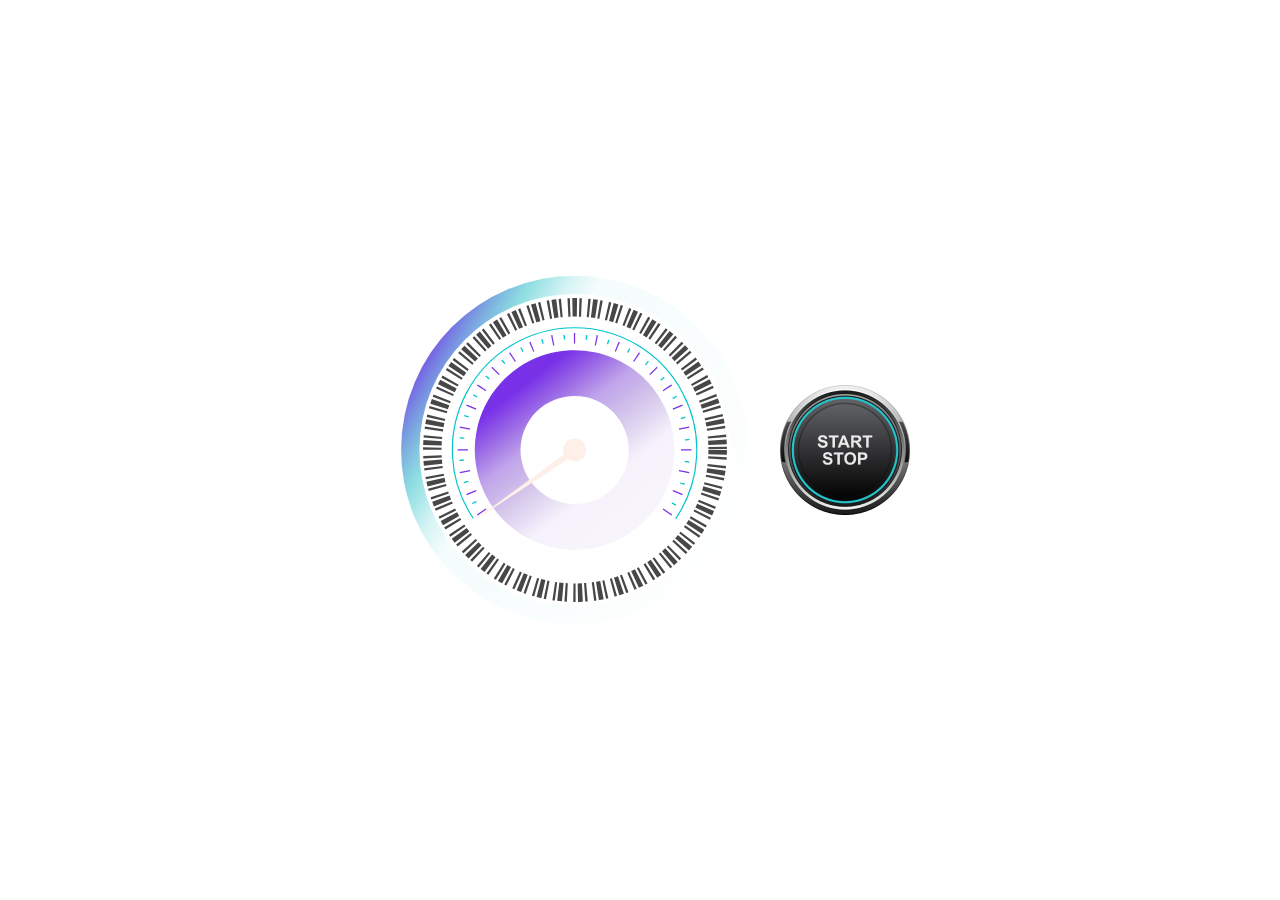
==== examples/css-arrow-move-boost/index.html @ 8aa357ff "feat: add css examples" ====
<!DOCTYPE html>
<html lang="en">
<head>
    <meta charset="UTF-8">
    <title>SVG and JS: Animation</title>
    <link rel="stylesheet" href="../../common.css">
    <link rel="stylesheet" href="./index.css">
    <script src="./index.js"></script>
</head>
<body>
<div class="container">
    <svg width="410" height="410" viewBox="0 0 410 410" fill="none" xmlns="http://www.w3.org/2000/svg">
        <path fill-rule="evenodd" clip-rule="evenodd" d="M215.443 151.996C208.483 150.574 201.311 150.538 194.336 151.887C187.361 153.237 180.72 155.948 174.793 159.864C168.865 163.78 163.768 168.826 159.79 174.713C155.813 180.6 153.034 187.212 151.612 194.173C150.19 201.133 150.154 208.305 151.503 215.28C152.853 222.255 155.564 228.896 159.48 234.823C163.396 240.751 168.442 245.848 174.329 249.826C180.216 253.803 186.828 256.582 193.789 258.004C200.749 259.426 207.921 259.462 214.896 258.113C221.871 256.763 228.512 254.052 234.439 250.136C240.367 246.22 245.464 241.174 249.442 235.287C253.419 229.4 256.198 222.788 257.62 215.827C259.042 208.867 259.078 201.695 257.729 194.72C256.379 187.745 253.668 181.104 249.752 175.177C245.836 169.249 240.79 164.152 234.903 160.174C229.016 156.197 222.404 153.418 215.443 151.996ZM185.649 107.006C198.517 104.515 211.751 104.583 224.593 107.207C237.436 109.83 249.635 114.957 260.497 122.296C271.358 129.634 280.666 139.04 287.892 149.976C295.118 160.912 300.119 173.164 302.61 186.033C305.101 198.901 305.032 212.135 302.409 224.977C299.786 237.82 294.659 250.019 287.32 260.881C279.981 271.742 270.576 281.05 259.64 288.276C248.704 295.503 236.452 300.503 223.583 302.994C210.715 305.485 197.481 305.416 184.639 302.793C171.796 300.17 159.597 295.043 148.735 287.704C137.874 280.366 128.566 270.96 121.34 260.024C114.113 249.088 109.113 236.836 106.622 223.967C104.131 211.099 104.199 197.865 106.823 185.023C109.446 172.18 114.573 159.981 121.912 149.119C129.25 138.258 138.656 128.95 149.592 121.724C160.528 114.497 172.78 109.497 185.649 107.006Z" fill="url(#paint0_linear_405_665)"></path>
        <path fill-rule="evenodd" clip-rule="evenodd" d="M194.504 94.5389C194.712 94.5201 194.918 94.5019 195.125 94.4843L195.026 93.3245L194.828 91.0048L194.729 89.845C194.514 89.8633 194.298 89.8822 194.083 89.9018C193.868 89.9213 193.653 89.9415 193.438 89.9622L193.55 91.1209L193.773 93.4382L193.885 94.5969C194.092 94.577 194.298 94.5577 194.504 94.5389ZM215.612 94.6399C216.025 94.6814 216.437 94.7251 216.848 94.7712L216.978 93.6144L217.237 91.3006L217.367 90.1438C216.938 90.0958 216.508 90.0502 216.078 90.007L215.962 91.1653L215.729 93.4817L215.612 94.6399ZM172.568 98.7933C172.965 98.6737 173.362 98.5564 173.761 98.4414L173.438 97.323L172.791 95.0864L172.468 93.9682C172.053 94.0881 171.639 94.2103 171.225 94.3349L171.561 95.4495L172.232 97.6787L172.568 98.7933ZM236.913 98.9208C237.309 99.0419 237.705 99.1652 238.1 99.2908L238.453 98.1814L239.158 95.9626L239.511 94.8533C239.099 94.7224 238.687 94.5939 238.274 94.4678L237.934 95.5811L237.253 97.8076L236.913 98.9208ZM152.478 107.068C152.845 106.873 153.212 106.681 153.579 106.49L153.044 105.456L151.974 103.389L151.439 102.355C151.056 102.554 150.673 102.754 150.292 102.957L150.838 103.985L151.932 106.04L152.478 107.068ZM256.969 107.275C257.152 107.373 257.334 107.472 257.516 107.57C257.699 107.67 257.88 107.769 258.062 107.87L258.624 106.85L259.749 104.812L260.311 103.793C260.122 103.688 259.932 103.585 259.743 103.481C259.552 103.378 259.363 103.275 259.172 103.173L258.622 104.198L257.52 106.249L256.969 107.275ZM134.872 118.71C135.034 118.581 135.196 118.451 135.357 118.321L134.63 117.411L133.178 115.592L132.451 114.683C132.283 114.818 132.114 114.954 131.945 115.089C131.777 115.225 131.61 115.361 131.443 115.498L132.18 116.399L133.653 118.202L134.389 119.103C134.55 118.972 134.711 118.841 134.872 118.71ZM275.011 119.381C275.33 119.646 275.649 119.91 275.966 120.178L276.716 119.288L278.216 117.508L278.967 116.617C278.636 116.339 278.305 116.063 277.971 115.788L277.231 116.686L275.751 118.483L275.011 119.381ZM118.996 134.435C119.259 134.115 119.525 133.797 119.792 133.48L118.902 132.73L117.122 131.229L116.232 130.479C115.954 130.809 115.678 131.141 115.403 131.474L116.301 132.215L118.098 133.695L118.996 134.435ZM290.343 134.775C290.605 135.096 290.866 135.418 291.124 135.742L292.034 135.016L293.853 133.562L294.762 132.836C294.493 132.498 294.222 132.163 293.948 131.828L293.047 132.565L291.244 134.039L290.343 134.775ZM106.89 152.476C107.086 152.112 107.284 151.748 107.484 151.384L106.465 150.822L104.426 149.698L103.407 149.136C103.198 149.513 102.992 149.893 102.788 150.273L103.813 150.824L105.864 151.926L106.89 152.476ZM302.378 152.864C302.476 153.047 302.572 153.23 302.668 153.414C302.765 153.597 302.861 153.781 302.956 153.966L303.99 153.431L306.057 152.36L307.091 151.825C306.992 151.633 306.892 151.441 306.791 151.25C306.691 151.059 306.59 150.868 306.489 150.677L305.461 151.224L303.405 152.317L302.378 152.864ZM98.7187 171.939C98.7804 171.741 98.8427 171.543 98.9055 171.345L97.7961 170.993L95.5774 170.287L94.468 169.935C94.4026 170.141 94.3377 170.347 94.2734 170.553C94.2091 170.76 94.1454 170.966 94.0823 171.173L95.1956 171.513L97.4221 172.193L98.5353 172.533C98.5959 172.335 98.6571 172.137 98.7187 171.939ZM310.652 172.953C310.772 173.35 310.89 173.748 311.005 174.146L312.123 173.823L314.359 173.177L315.478 172.853C315.358 172.439 315.235 172.024 315.111 171.61L313.996 171.947L311.767 172.618L310.652 172.953ZM94.2545 193.834C94.2959 193.422 94.3396 193.009 94.3857 192.597L93.2289 192.468L90.9152 192.209L89.7584 192.08C89.7103 192.509 89.6648 192.939 89.6216 193.368L90.7798 193.485L93.0963 193.717L94.2545 193.834ZM314.849 194.271C314.889 194.683 314.927 195.096 314.961 195.509L316.121 195.41L318.441 195.213L319.601 195.114C319.564 194.684 319.525 194.253 319.484 193.824L318.325 193.935L316.008 194.159L314.849 194.271ZM94.2114 215.56C94.1716 215.148 94.1341 214.735 94.0989 214.322L92.939 214.421L90.6194 214.618L89.4595 214.717C89.4962 215.147 89.5352 215.578 89.5767 216.008L90.7354 215.896L93.0527 215.672L94.2114 215.56ZM314.806 215.997C314.797 216.088 314.788 216.179 314.779 216.27C314.766 216.386 314.754 216.501 314.742 216.616L314.72 216.822C314.705 216.959 314.69 217.097 314.675 217.235L315.831 217.364L318.145 217.622L319.302 217.752C319.313 217.654 319.324 217.556 319.335 217.457C319.348 217.341 319.36 217.225 319.372 217.108C319.395 216.893 319.418 216.678 319.439 216.463L318.28 216.346L315.964 216.114L314.806 215.997ZM98.2302 236.282C98.1715 236.083 98.1134 235.884 98.0559 235.685L96.9375 236.008L94.7009 236.654L93.5827 236.978C93.6426 237.185 93.7032 237.392 93.7644 237.6C93.8255 237.807 93.8872 238.014 93.9496 238.221L95.0642 237.885L97.2933 237.214L98.4079 236.879C98.3482 236.68 98.2889 236.481 98.2302 236.282ZM310.525 237.299C310.404 237.695 310.281 238.091 310.155 238.486L311.264 238.838L313.483 239.544L314.593 239.896C314.723 239.485 314.852 239.072 314.978 238.659L313.865 238.319L311.638 237.639L310.525 237.299ZM106.682 256.967C106.488 256.602 106.295 256.235 106.105 255.866L105.071 256.401L103.003 257.472L101.97 258.007C102.168 258.391 102.369 258.773 102.572 259.154L103.599 258.607L105.655 257.514L106.682 256.967ZM302.171 257.355C301.975 257.72 301.777 258.084 301.576 258.447L302.596 259.009L304.635 260.133L305.653 260.695C305.862 260.318 306.069 259.938 306.273 259.558L305.247 259.007L303.196 257.905L302.171 257.355Z" fill="#00C4CC"></path>
        <path fill-rule="evenodd" clip-rule="evenodd" d="M203.933 98.4515C204.132 98.4504 204.331 98.4498 204.531 98.4498C204.73 98.4498 204.929 98.4504 205.128 98.4515L205.143 95.8324L205.172 90.5943L205.186 87.9752C204.968 87.974 204.75 87.9734 204.531 87.9734C204.312 87.9734 204.093 87.974 203.874 87.9752L203.889 90.5943L203.918 95.8324L203.933 98.4515ZM183.175 100.614C183.565 100.534 183.955 100.456 184.346 100.381L183.85 97.809L182.856 92.6658L182.36 90.0942C181.93 90.1771 181.502 90.2624 181.073 90.3502L181.598 92.916L182.649 98.0478L183.175 100.614ZM224.715 100.381C225.106 100.456 225.496 100.534 225.886 100.614L226.412 98.0478L227.462 92.916L227.988 90.3502C227.56 90.2624 227.131 90.1771 226.701 90.0942L226.205 92.6658L225.211 97.809L224.715 100.381ZM163.237 106.784C163.604 106.63 163.971 106.477 164.34 106.327L163.351 103.902L161.374 99.051L160.385 96.6257C159.98 96.7908 159.577 96.9581 159.174 97.1277L160.189 99.5418L162.221 104.37L163.237 106.784ZM244.721 106.327C245.089 106.477 245.457 106.63 245.824 106.784L246.84 104.37L248.872 99.5418L249.888 97.1277C249.485 96.9581 249.08 96.7908 248.676 96.6257L247.687 99.051L245.71 103.902L244.721 106.327ZM145.381 116.392C145.547 116.282 145.713 116.172 145.879 116.062L144.436 113.876L141.55 109.504L140.108 107.319C139.925 107.439 139.742 107.56 139.56 107.682C139.379 107.803 139.197 107.925 139.016 108.048L140.483 110.218L143.418 114.557L144.885 116.726C145.05 116.614 145.215 116.504 145.381 116.392ZM263.182 116.062C263.348 116.172 263.514 116.282 263.68 116.392C263.846 116.504 264.011 116.614 264.176 116.726L265.643 114.557L268.577 110.218L270.045 108.048C269.864 107.925 269.682 107.803 269.5 107.682C269.318 107.56 269.136 107.439 268.954 107.319L267.51 109.504L264.625 113.876L263.182 116.062ZM128.827 130.057C129.106 129.773 129.388 129.492 129.671 129.212L127.829 127.349L124.146 123.625L122.305 121.762C121.994 122.07 121.685 122.38 121.377 122.69L123.239 124.532L126.964 128.215L128.827 130.057ZM279.389 129.212C279.673 129.492 279.955 129.773 280.234 130.057L282.097 128.215L285.821 124.532L287.684 122.69C287.376 122.38 287.067 122.07 286.756 121.762L284.915 123.625L281.231 127.349L279.389 129.212ZM115.677 146.264C115.896 145.931 116.117 145.601 116.34 145.27L114.171 143.803L109.831 140.869L107.662 139.401C107.417 139.764 107.174 140.128 106.933 140.492L109.119 141.935L113.491 144.821L115.677 146.264ZM292.721 145.271C292.943 145.601 293.164 145.931 293.384 146.264L295.57 144.821L299.942 141.935L302.128 140.492C301.887 140.128 301.643 139.764 301.398 139.401L299.229 140.869L294.89 143.803L292.721 145.271ZM106.169 164.173C106.245 163.989 106.322 163.805 106.399 163.621L103.985 162.606L99.1566 160.574L96.7426 159.558C96.6577 159.76 96.5734 159.962 96.4896 160.164C96.406 160.366 96.3228 160.569 96.2402 160.771L98.6656 161.759L103.516 163.737L105.942 164.725C106.017 164.541 106.092 164.357 106.169 164.173ZM302.662 163.621C302.74 163.805 302.816 163.989 302.892 164.173C302.968 164.357 303.044 164.541 303.12 164.725L305.544 163.737L310.395 161.759L312.821 160.771C312.738 160.569 312.655 160.366 312.571 160.164C312.487 159.962 312.403 159.76 312.318 159.558L309.905 160.574L305.076 162.606L302.662 163.621ZM99.9952 184.732C100.071 184.34 100.148 183.95 100.228 183.56L97.6624 183.034L92.5306 181.984L89.9647 181.459C89.877 181.887 89.7916 182.316 89.7088 182.745L92.2804 183.241L97.4236 184.235L99.9952 184.732ZM308.833 183.56C308.913 183.95 308.99 184.34 309.065 184.732L311.637 184.235L316.78 183.241L319.352 182.745C319.269 182.316 319.184 181.887 319.097 181.459L316.531 181.984L311.399 183.035L308.833 183.56ZM98.0661 205.513C98.0639 205.115 98.0639 204.717 98.0661 204.319L95.447 204.304L90.2088 204.274L87.5897 204.26C87.5873 204.697 87.5873 205.134 87.5897 205.572L90.2088 205.557L95.447 205.527L98.0661 205.513ZM310.995 204.319C310.997 204.717 310.997 205.115 310.995 205.513L313.614 205.527L318.852 205.557L321.471 205.572C321.474 205.134 321.474 204.697 321.471 204.26L318.852 204.274L313.614 204.304L310.995 204.319ZM100.11 225.686C100.071 225.491 100.033 225.296 99.9952 225.1L97.4236 225.597L92.2803 226.589L89.7088 227.086C89.7502 227.301 89.7923 227.515 89.835 227.73C89.8777 227.945 89.921 228.16 89.9648 228.374L92.5307 227.848L97.6625 226.797L100.228 226.272C100.188 226.077 100.149 225.881 100.11 225.686ZM309.065 225.1C309.028 225.296 308.989 225.491 308.951 225.686C308.912 225.881 308.873 226.077 308.833 226.272L311.399 226.797L316.53 227.848L319.096 228.374C319.12 228.254 319.145 228.134 319.169 228.014C319.188 227.919 319.207 227.825 319.226 227.73C319.269 227.515 319.311 227.301 319.352 227.086L316.78 226.589L311.637 225.597L309.065 225.1ZM106.399 246.21C106.244 245.842 106.092 245.475 105.942 245.106L103.516 246.095L98.6656 248.072L96.2403 249.061C96.4054 249.466 96.5728 249.87 96.7424 250.273L99.1565 249.258L103.985 247.225L106.399 246.21ZM303.12 245.106C302.969 245.475 302.816 245.842 302.662 246.21L305.076 247.225L309.905 249.258L312.318 250.273C312.488 249.87 312.656 249.466 312.821 249.061L310.395 248.072L305.544 246.095L303.12 245.106ZM116.34 264.56C116.117 264.231 115.896 263.9 115.677 263.568L113.491 265.01L109.119 267.897L106.933 269.339C107.174 269.704 107.417 270.068 107.662 270.43L109.831 268.963L114.171 266.028L116.34 264.56ZM293.384 263.568C293.164 263.9 292.943 264.231 292.721 264.56L294.89 266.028L299.229 268.963L301.399 270.43C301.644 270.068 301.887 269.704 302.128 269.339L299.942 267.897L295.57 265.01L293.384 263.568Z" fill="#7931E8"></path>
        <path d="M103.388 273.516C90.9273 255.124 83.7152 233.684 82.5267 211.501C81.338 189.317 86.218 167.229 96.6417 147.611C107.065 127.993 122.639 111.587 141.688 100.156C160.737 88.7259 182.541 82.7032 204.756 82.7357C226.972 82.7683 248.758 88.8549 267.773 100.341C286.789 111.828 302.314 128.279 312.68 147.928C323.046 167.576 327.862 189.678 326.608 211.858C325.354 234.038 318.079 255.457 305.565 273.812" stroke="#00C4CC" stroke-width="1.16405"></path>
        <path d="M204.953 369.981C295.905 369.981 369.597 296.074 369.597 204.953C369.597 113.832 295.905 39.925 204.953 39.925C114.002 39.925 40.3091 113.832 40.3091 204.953C40.3091 296.074 114.002 369.981 204.953 369.981Z" stroke="url(#paint2_linear_405_665)" stroke-width="18.3338"></path>
        <path d="M204.616 216.517C210.977 216.517 216.133 211.361 216.133 205C216.133 198.639 210.977 193.483 204.616 193.483C198.255 193.483 193.099 198.639 193.099 205C193.099 211.361 198.255 216.517 204.616 216.517Z" fill="#FEEFE9"></path>
        <path id="arrow" fill="#FEEFE9" transform="rotate(0,205,205)" d="M99.75 278.592L207.905 207.812L203.924 202.073L99.75 278.592Z"></path>
        <circle cy="205" cx="205" r="142.671" stroke="#474747" stroke-width="18.5" stroke-dasharray="4.55 2.27 2.27 6.06 2.27 2.27"></circle>
        <circle cy="205" cx="205" r="142.671" mask="url(#Mask)" stroke-width="18.5" stroke="url(#paint1_radial_405_665)" stroke-dasharray="4.55 2.27 2.27 6.06 2.27 2.27"></circle>
        <defs>
            <linearGradient id="paint0_linear_405_665" x1="150.103" y1="128.221" x2="471.039" y2="545.131" gradientUnits="userSpaceOnUse">
                <stop offset="0.0220173" stop-color="#7931E8"></stop>
                <stop offset="0.122366" stop-color="#6D2CD0" stop-opacity="0.431697"></stop>
                <stop offset="0.195498" stop-color="#5D26B1" stop-opacity="0.23759"></stop>
                <stop offset="0.263027" stop-color="#6528C2" stop-opacity="0.06"></stop>
                <stop offset="0.333333" stop-color="#6024BE" stop-opacity="0.05"></stop>
                <stop offset="0.419192" stop-color="#5720AC" stop-opacity="0.0467364"></stop>
                <stop offset="0.483143" stop-color="#5F1FC1" stop-opacity="0"></stop>
                <stop offset="0.522827" stop-color="#6622D0" stop-opacity="0"></stop>
                <stop offset="0.723958" stop-color="#5D25B5" stop-opacity="0.01"></stop>
                <stop offset="0.819149" stop-color="#5D21BA" stop-opacity="0.179162"></stop>
                <stop offset="0.871139" stop-color="#5A1EB7" stop-opacity="0.500118"></stop>
            </linearGradient>
            <radialGradient id="paint1_radial_405_665" cx="0" cy="0" r="1" gradientUnits="userSpaceOnUse" gradientTransform="translate(-19.2516 -481.701) rotate(-156.117) scale(334.446)">
                <stop offset="0.00993586" stop-color="#4063DE"></stop>
                <stop offset="0.0104902" stop-color="white" stop-opacity="0.1"></stop>
                <stop offset="0.801759" stop-color="white" stop-opacity="0.1"></stop>
                <stop offset="0.804623" stop-color="#00C4CC"></stop>
            </radialGradient>
            <linearGradient id="paint2_linear_405_665" x1="411.873" y1="370.028" x2="12.5214" y2="137.837" gradientUnits="userSpaceOnUse">
                <stop offset="0.07896" stop-color="#22C4CB"></stop>
                <stop offset="0.117311" stop-color="#4ABEC2" stop-opacity="0"></stop>
                <stop offset="0.70373" stop-color="#2AC3C9" stop-opacity="0.05"></stop>
                <stop offset="0.760525" stop-color="#1AC0C7" stop-opacity="0.179162"></stop>
                <stop offset="0.831157" stop-color="#22BEC5" stop-opacity="0.500118"></stop>
                <stop offset="0.973958" stop-color="#7931E8"></stop>
            </linearGradient>
        </defs>
        <mask id="Mask">
            <circle fill="none" r="142.671" cy="205" cx="205" id="progress-bar" stroke="yellow" stroke-width="18.5" transform="rotate(145,205,205)" stroke-dasharray="0,20000" style="transition:0.1s all"></circle>
        </mask>
    </svg>
    <button class="button"></button>
</div>
</body>
</html>
---- common.css ----
body, html {
    margin: 0;
    padding: 0;
    height: 100%;
    width: 100%;
    overflow: hidden;
}

.container {
    width: 100%;
    height: 100%;
    display: flex;
    row-gap: 24px;
    align-items: center;
    justify-content: center;
}

.button {
    width: 130px;
    height: 130px;
    border: none;
    cursor: pointer;
    background-color: transparent;
    background-image: url("./button.png");
}

.button:hover {
    opacity: 0.8;
}

.button:active {
    opacity: 1;
}
---- examples/css-arrow-move-boost/index.css ----
@keyframes rotateArrow {
    0%, 100% {
        transform: rotate(0deg);
    }
    30% {
        transform: rotate(180deg);
    }
}

.arrow {
    transition: transform 200ms;
    transform-origin: 205px 205px;
    animation: rotateArrow 4.5s none;
}
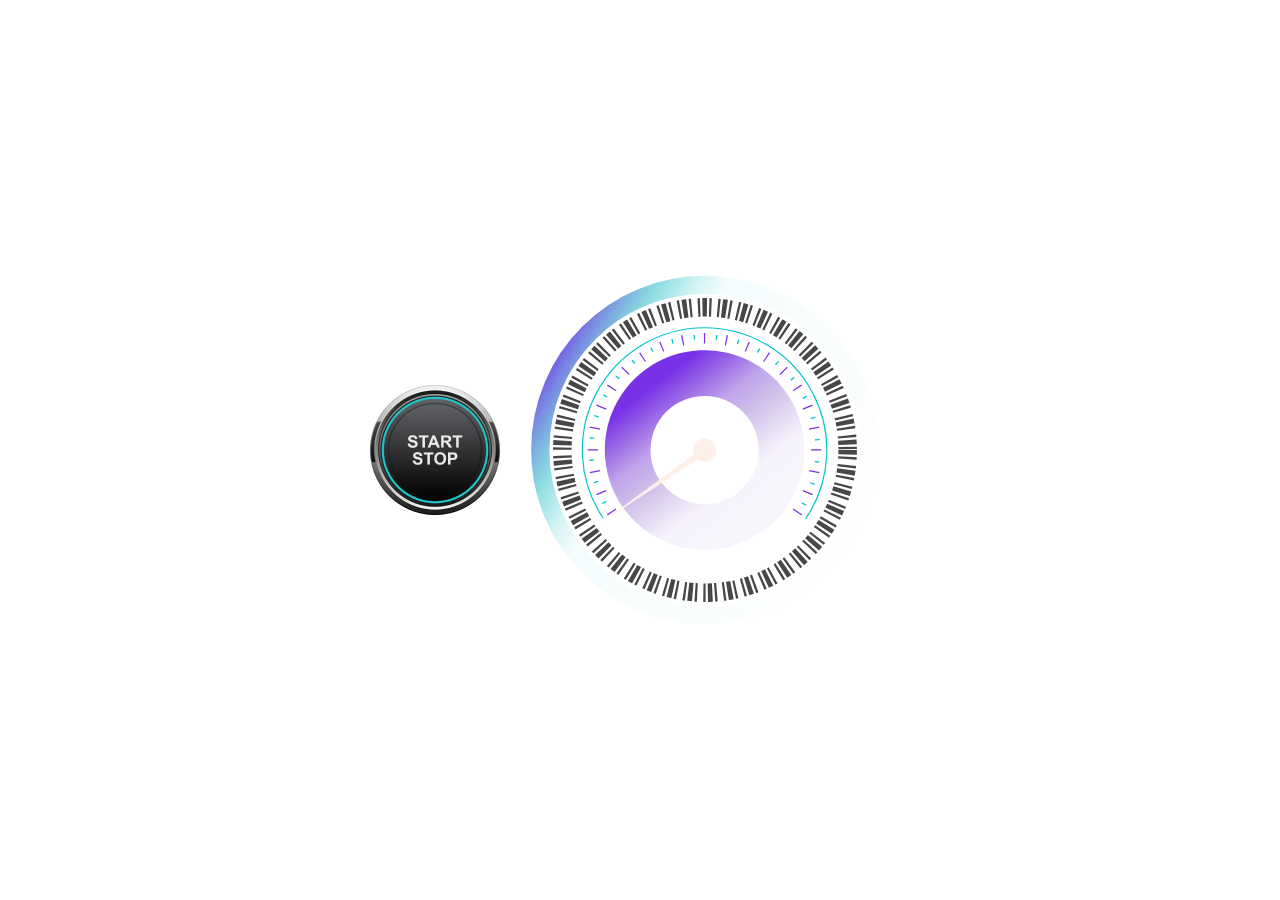
==== commit 9c524df0: "feat: add css examples" ====
--- a/examples/css-arrow-move-boost/index.html
+++ b/examples/css-arrow-move-boost/index.html
@@ -9,6 +9,7 @@
 </head>
 <body>
 <div class="container">
+    <button class="button"></button>
     <svg width="410" height="410" viewBox="0 0 410 410" fill="none" xmlns="http://www.w3.org/2000/svg">
         <path fill-rule="evenodd" clip-rule="evenodd" d="M215.443 151.996C208.483 150.574 201.311 150.538 194.336 151.887C187.361 153.237 180.72 155.948 174.793 159.864C168.865 163.78 163.768 168.826 159.79 174.713C155.813 180.6 153.034 187.212 151.612 194.173C150.19 201.133 150.154 208.305 151.503 215.28C152.853 222.255 155.564 228.896 159.48 234.823C163.396 240.751 168.442 245.848 174.329 249.826C180.216 253.803 186.828 256.582 193.789 258.004C200.749 259.426 207.921 259.462 214.896 258.113C221.871 256.763 228.512 254.052 234.439 250.136C240.367 246.22 245.464 241.174 249.442 235.287C253.419 229.4 256.198 222.788 257.62 215.827C259.042 208.867 259.078 201.695 257.729 194.72C256.379 187.745 253.668 181.104 249.752 175.177C245.836 169.249 240.79 164.152 234.903 160.174C229.016 156.197 222.404 153.418 215.443 151.996ZM185.649 107.006C198.517 104.515 211.751 104.583 224.593 107.207C237.436 109.83 249.635 114.957 260.497 122.296C271.358 129.634 280.666 139.04 287.892 149.976C295.118 160.912 300.119 173.164 302.61 186.033C305.101 198.901 305.032 212.135 302.409 224.977C299.786 237.82 294.659 250.019 287.32 260.881C279.981 271.742 270.576 281.05 259.64 288.276C248.704 295.503 236.452 300.503 223.583 302.994C210.715 305.485 197.481 305.416 184.639 302.793C171.796 300.17 159.597 295.043 148.735 287.704C137.874 280.366 128.566 270.96 121.34 260.024C114.113 249.088 109.113 236.836 106.622 223.967C104.131 211.099 104.199 197.865 106.823 185.023C109.446 172.18 114.573 159.981 121.912 149.119C129.25 138.258 138.656 128.95 149.592 121.724C160.528 114.497 172.78 109.497 185.649 107.006Z" fill="url(#paint0_linear_405_665)"></path>
         <path fill-rule="evenodd" clip-rule="evenodd" d="M194.504 94.5389C194.712 94.5201 194.918 94.5019 195.125 94.4843L195.026 93.3245L194.828 91.0048L194.729 89.845C194.514 89.8633 194.298 89.8822 194.083 89.9018C193.868 89.9213 193.653 89.9415 193.438 89.9622L193.55 91.1209L193.773 93.4382L193.885 94.5969C194.092 94.577 194.298 94.5577 194.504 94.5389ZM215.612 94.6399C216.025 94.6814 216.437 94.7251 216.848 94.7712L216.978 93.6144L217.237 91.3006L217.367 90.1438C216.938 90.0958 216.508 90.0502 216.078 90.007L215.962 91.1653L215.729 93.4817L215.612 94.6399ZM172.568 98.7933C172.965 98.6737 173.362 98.5564 173.761 98.4414L173.438 97.323L172.791 95.0864L172.468 93.9682C172.053 94.0881 171.639 94.2103 171.225 94.3349L171.561 95.4495L172.232 97.6787L172.568 98.7933ZM236.913 98.9208C237.309 99.0419 237.705 99.1652 238.1 99.2908L238.453 98.1814L239.158 95.9626L239.511 94.8533C239.099 94.7224 238.687 94.5939 238.274 94.4678L237.934 95.5811L237.253 97.8076L236.913 98.9208ZM152.478 107.068C152.845 106.873 153.212 106.681 153.579 106.49L153.044 105.456L151.974 103.389L151.439 102.355C151.056 102.554 150.673 102.754 150.292 102.957L150.838 103.985L151.932 106.04L152.478 107.068ZM256.969 107.275C257.152 107.373 257.334 107.472 257.516 107.57C257.699 107.67 257.88 107.769 258.062 107.87L258.624 106.85L259.749 104.812L260.311 103.793C260.122 103.688 259.932 103.585 259.743 103.481C259.552 103.378 259.363 103.275 259.172 103.173L258.622 104.198L257.52 106.249L256.969 107.275ZM134.872 118.71C135.034 118.581 135.196 118.451 135.357 118.321L134.63 117.411L133.178 115.592L132.451 114.683C132.283 114.818 132.114 114.954 131.945 115.089C131.777 115.225 131.61 115.361 131.443 115.498L132.18 116.399L133.653 118.202L134.389 119.103C134.55 118.972 134.711 118.841 134.872 118.71ZM275.011 119.381C275.33 119.646 275.649 119.91 275.966 120.178L276.716 119.288L278.216 117.508L278.967 116.617C278.636 116.339 278.305 116.063 277.971 115.788L277.231 116.686L275.751 118.483L275.011 119.381ZM118.996 134.435C119.259 134.115 119.525 133.797 119.792 133.48L118.902 132.73L117.122 131.229L116.232 130.479C115.954 130.809 115.678 131.141 115.403 131.474L116.301 132.215L118.098 133.695L118.996 134.435ZM290.343 134.775C290.605 135.096 290.866 135.418 291.124 135.742L292.034 135.016L293.853 133.562L294.762 132.836C294.493 132.498 294.222 132.163 293.948 131.828L293.047 132.565L291.244 134.039L290.343 134.775ZM106.89 152.476C107.086 152.112 107.284 151.748 107.484 151.384L106.465 150.822L104.426 149.698L103.407 149.136C103.198 149.513 102.992 149.893 102.788 150.273L103.813 150.824L105.864 151.926L106.89 152.476ZM302.378 152.864C302.476 153.047 302.572 153.23 302.668 153.414C302.765 153.597 302.861 153.781 302.956 153.966L303.99 153.431L306.057 152.36L307.091 151.825C306.992 151.633 306.892 151.441 306.791 151.25C306.691 151.059 306.59 150.868 306.489 150.677L305.461 151.224L303.405 152.317L302.378 152.864ZM98.7187 171.939C98.7804 171.741 98.8427 171.543 98.9055 171.345L97.7961 170.993L95.5774 170.287L94.468 169.935C94.4026 170.141 94.3377 170.347 94.2734 170.553C94.2091 170.76 94.1454 170.966 94.0823 171.173L95.1956 171.513L97.4221 172.193L98.5353 172.533C98.5959 172.335 98.6571 172.137 98.7187 171.939ZM310.652 172.953C310.772 173.35 310.89 173.748 311.005 174.146L312.123 173.823L314.359 173.177L315.478 172.853C315.358 172.439 315.235 172.024 315.111 171.61L313.996 171.947L311.767 172.618L310.652 172.953ZM94.2545 193.834C94.2959 193.422 94.3396 193.009 94.3857 192.597L93.2289 192.468L90.9152 192.209L89.7584 192.08C89.7103 192.509 89.6648 192.939 89.6216 193.368L90.7798 193.485L93.0963 193.717L94.2545 193.834ZM314.849 194.271C314.889 194.683 314.927 195.096 314.961 195.509L316.121 195.41L318.441 195.213L319.601 195.114C319.564 194.684 319.525 194.253 319.484 193.824L318.325 193.935L316.008 194.159L314.849 194.271ZM94.2114 215.56C94.1716 215.148 94.1341 214.735 94.0989 214.322L92.939 214.421L90.6194 214.618L89.4595 214.717C89.4962 215.147 89.5352 215.578 89.5767 216.008L90.7354 215.896L93.0527 215.672L94.2114 215.56ZM314.806 215.997C314.797 216.088 314.788 216.179 314.779 216.27C314.766 216.386 314.754 216.501 314.742 216.616L314.72 216.822C314.705 216.959 314.69 217.097 314.675 217.235L315.831 217.364L318.145 217.622L319.302 217.752C319.313 217.654 319.324 217.556 319.335 217.457C319.348 217.341 319.36 217.225 319.372 217.108C319.395 216.893 319.418 216.678 319.439 216.463L318.28 216.346L315.964 216.114L314.806 215.997ZM98.2302 236.282C98.1715 236.083 98.1134 235.884 98.0559 235.685L96.9375 236.008L94.7009 236.654L93.5827 236.978C93.6426 237.185 93.7032 237.392 93.7644 237.6C93.8255 237.807 93.8872 238.014 93.9496 238.221L95.0642 237.885L97.2933 237.214L98.4079 236.879C98.3482 236.68 98.2889 236.481 98.2302 236.282ZM310.525 237.299C310.404 237.695 310.281 238.091 310.155 238.486L311.264 238.838L313.483 239.544L314.593 239.896C314.723 239.485 314.852 239.072 314.978 238.659L313.865 238.319L311.638 237.639L310.525 237.299ZM106.682 256.967C106.488 256.602 106.295 256.235 106.105 255.866L105.071 256.401L103.003 257.472L101.97 258.007C102.168 258.391 102.369 258.773 102.572 259.154L103.599 258.607L105.655 257.514L106.682 256.967ZM302.171 257.355C301.975 257.72 301.777 258.084 301.576 258.447L302.596 259.009L304.635 260.133L305.653 260.695C305.862 260.318 306.069 259.938 306.273 259.558L305.247 259.007L303.196 257.905L302.171 257.355Z" fill="#00C4CC"></path>
@@ -52,7 +53,6 @@
             <circle fill="none" r="142.671" cy="205" cx="205" id="progress-bar" stroke="yellow" stroke-width="18.5" transform="rotate(145,205,205)" stroke-dasharray="0,20000" style="transition:0.1s all"></circle>
         </mask>
     </svg>
-    <button class="button"></button>
 </div>
 </body>
 </html>
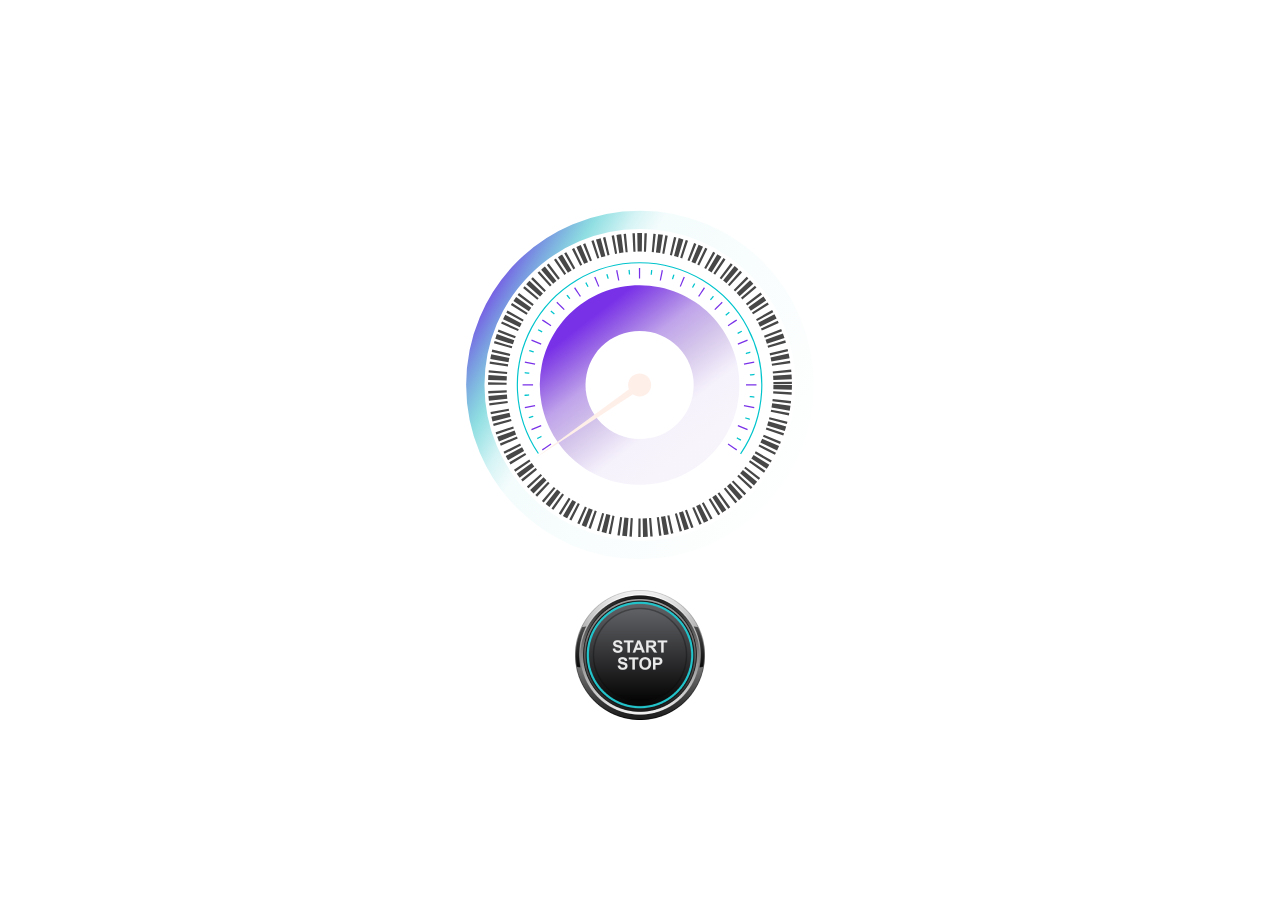
==== commit 01dd4766: "feat: add examples" ====
--- a/examples/css-arrow-move-boost/index.html
+++ b/examples/css-arrow-move-boost/index.html
@@ -5,7 +5,6 @@
     <title>SVG and JS: Animation</title>
     <link rel="stylesheet" href="../../common.css">
     <link rel="stylesheet" href="./index.css">
-    <script src="./index.js"></script>
 </head>
 <body>
 <div class="container">
@@ -50,9 +49,10 @@
             </linearGradient>
         </defs>
         <mask id="Mask">
-            <circle fill="none" r="142.671" cy="205" cx="205" id="progress-bar" stroke="yellow" stroke-width="18.5" transform="rotate(145,205,205)" stroke-dasharray="0,20000" style="transition:0.1s all"></circle>
+            <circle fill="none" r="142.671" cy="205" cx="205" id="progress" stroke="yellow" stroke-width="18.5" transform="rotate(145,205,205)" stroke-dasharray="0 900" style="transition:0.1s all"></circle>
         </mask>
     </svg>
 </div>
+<script src="./index.js"></script>
 </body>
 </html>
--- a/common.css
+++ b/common.css
@@ -10,9 +10,10 @@
     width: 100%;
     height: 100%;
     display: flex;
-    row-gap: 24px;
+    row-gap: 0;
     align-items: center;
     justify-content: center;
+    flex-direction: column-reverse;
 }
 
 .button {
